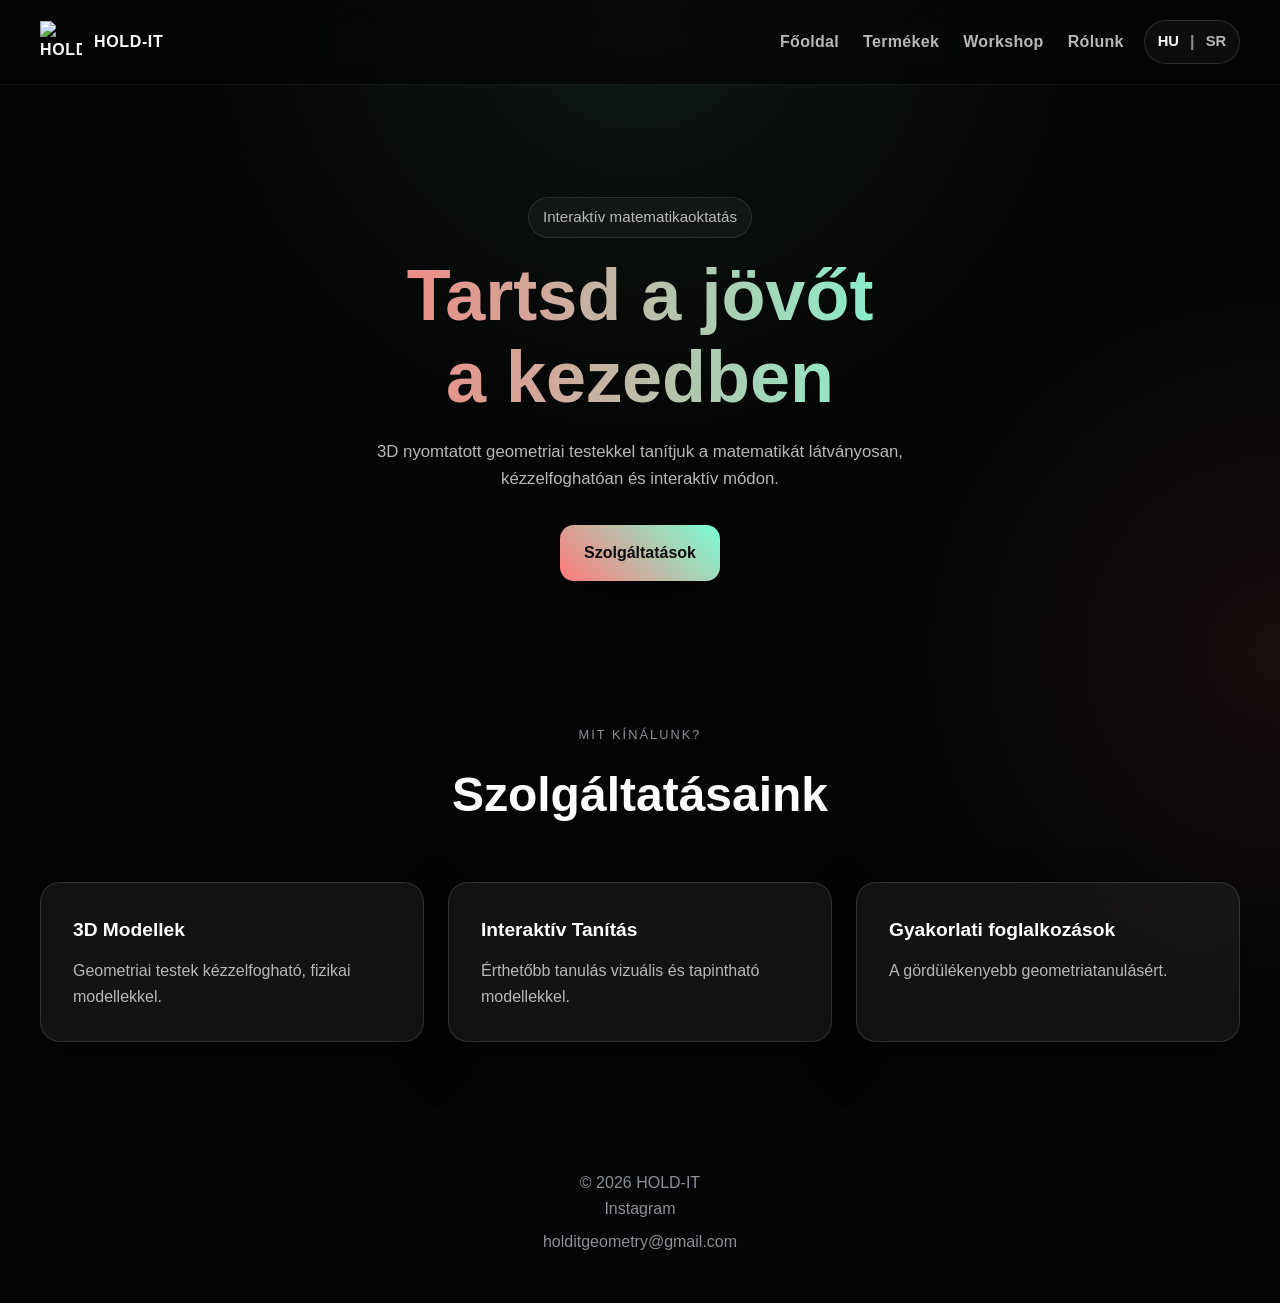
==== index.html @ b28dea77 "Add files via upload" ====
<!DOCTYPE html>
<html lang="hu">

<head>
  <meta charset="UTF-8">
  <meta name="viewport" content="width=device-width, initial-scale=1.0">
  <title>HOLD-IT</title>
  <link rel="stylesheet" href="style.css">
</head>
<body>
  <header class="site-header">
    <div class="navbar container">
      <a href="#" class="logo" aria-label="HOLD-IT főoldal" data-i18n-aria-label="logoAria">
        <img src="logo.png" alt="HOLD-IT logó" data-i18n-alt="logoAlt">
        <span>HOLD-IT</span>
      </a>

      <div class="nav-area">
        <nav id="primary-navigation" class="nav-links" aria-label="Fő navigáció" data-i18n-aria-label="mainNav">
          <a href="index.html" data-i18n="navHome">Főoldal</a>
          <a href="index1.html" data-i18n="navProducts">Termékek</a>
          <a href="index2.html" data-i18n="navAbout">Rólunk</a>
          <a href="index3.html" data-i18n="navContact">Kapcsolat</a>
        </nav>

        <div class="lang-switch" aria-label="Language switcher">
          <button class="lang-option active" id="lang-hu" type="button">HU</button>
          <span class="lang-divider">|</span>
          <button class="lang-option" id="lang-sr" type="button">SR</button>
        </div>

        <button
          class="menu-btn"
          type="button"
          aria-label="Menü megnyitása"
          aria-expanded="false"
          aria-controls="primary-navigation"
          data-i18n-aria-label="menuOpen"
        >
          ☰
        </button>
      </div>
    </div>
  </header>

  <main>
    <section class="hero">
      <div class="container hero-content">
        <div class="hero-text reveal">
          <p class="eyebrow" data-i18n="eyebrow">Interaktív matematikaoktatás</p>
          <h1 data-i18n="heroTitle">Tartsd a jövőt<br>a kezedben</h1>
          <p class="hero-description" data-i18n="heroDescription">
            3D nyomtatott geometriai testekkel tanítjuk a matematikát
            látványosan, kézzelfoghatóan és interaktív módon.
          </p>
          <div class="hero-actions">
            <a href="#services" class="btn" data-i18n="servicesBtn">Szolgáltatások</a>
          </div>
        </div>
      </div>
    </section>

    <section class="services" id="services">
      <div class="container">
        <p class="section-label" data-i18n="whatWeOffer">Mit kínálunk?</p>
        <h2 data-i18n="ourServices">Szolgáltatásaink</h2>

        <div class="cards">
          <article class="card reveal">
            <h3 data-i18n="card1Title">3D Modellek</h3>
            <p data-i18n="card1Text">Geometriai testek kézzelfogható, fizikai modellekkel.</p>
          </article>

          <article class="card reveal">
            <h3 data-i18n="card2Title">Interaktív Tanítás</h3>
            <p data-i18n="card2Text">Érthetőbb tanulás vizuális és tapintható modellekkel.</p>
          </article>

          <article class="card reveal">
            <h3 data-i18n="card3Title">Gyakorlati foglalkozások</h3>
            <p data-i18n="card3Text">A gördülékenyebb geometriatanulásért.</p>
          </article>
        </div>
      </div>
    </section>
  </main>

  <footer>
    <p>© 2026 HOLD-IT</p>
    <div class="social-links">
      <a href="https://instagram.com/holditgeo/">Instagram</a>
      <p>holditgeometry@gmail.com</p>
    </div>
  </footer>

  <script src="script.js"></script>
</body>
</html>
---- style.css ----
:root {
    --bg: #050505;
    --bg-soft: #101010;
    --surface: rgba(255, 255, 255, 0.06);
    --surface-border: rgba(255, 255, 255, 0.12);
    --text: #ffffff;
    --text-muted: #b8b8b8;
    --text-soft: #8a8f98;
    --accent-1: #ff7a7a;
    --accent-2: #7affd6;
    --shadow: 0 20px 50px rgba(0, 0, 0, 0.35);
    --radius: 20px;
    --radius-sm: 14px;
    --container: 1200px;
}

* {
    margin: 0;
    padding: 0;
    box-sizing: border-box;
}

html {
    scroll-behavior: smooth;
}

body {
    min-height: 100vh;
    font-family: Arial, sans-serif;
    background:
        radial-gradient(circle at top, rgba(122, 255, 214, 0.08), transparent 30%),
        radial-gradient(circle at right, rgba(255, 122, 122, 0.08), transparent 25%),
        var(--bg);
    color: var(--text);
    line-height: 1.6;
}

img {
    display: block;
    max-width: 100%;
}

a {
    color: inherit;
    text-decoration: none;
}

button {
    font: inherit;
}

.container {
    width: min(100% - 2rem, var(--container));
    margin: 0 auto;
}


.site-header {
    position: sticky;
    top: 0;
    z-index: 1000;
    background: rgba(5, 5, 5, 0.72);
    backdrop-filter: blur(16px);
    border-bottom: 1px solid rgba(255, 255, 255, 0.06);
}

.navbar {
  display: flex;
  align-items: center;
  justify-content: space-between;
    min-height: 84px;
}

.nav-area {
    display: flex;
    align-items: center;
    justify-content: flex-end;
    gap: 1.25rem;
    margin-left: auto;
}

.lang-switch {
    display: inline-flex;
    align-items: center;
    gap: 0.45rem;
    padding: 0.35rem 0.55rem;
    border: 1px solid var(--surface-border);
    border-radius: 999px;
    background: rgba(255, 255, 255, 0.04);
}

.lang-option {
    border: none;
    background: transparent;
    color: var(--text-muted);
    font-weight: 700;
    font-size: 0.92rem;
    cursor: pointer;
    padding: 0.2rem 0.25rem;
    transition: color 0.2s ease, transform 0.2s ease;
}

.lang-option:hover,
.lang-option:focus-visible {
    color: var(--text);
    transform: translateY(-1px);
}

.lang-option.active {
    color: var(--text);
}

.lang-divider {
    color: var(--text-soft);
    font-weight: 600;
    user-select: none;
}

.logo {
    display: inline-flex;
    align-items: center;
    gap: 0.75rem;
    font-weight: 700;
    letter-spacing: 0.04em;
}

.logo img {
    width: 42px;
    height: 42px;
    object-fit: contain;
}

.nav-links {
    display: flex;
    align-items: center;
    gap: 1.5rem;
}

.nav-links a {
    position: relative;
    color: var(--text-muted);
    font-family: "Segoe UI", "Inter", Arial, sans-serif;
    font-weight: 600;
    letter-spacing: 0.02em;
    transition: color 0.25s ease;
}

.nav-links a:hover,
.nav-links a:focus-visible {
    color: var(--text);
}

.nav-links a::after {
    content: "";
    position: absolute;
    left: 0;
    bottom: -0.35rem;
    width: 100%;
    height: 2px;
    transform: scaleX(0);
    transform-origin: left;
    transition: transform 0.25s ease;
    background: linear-gradient(90deg, var(--accent-1), var(--accent-2));
}

.nav-links a:hover::after,
.nav-links a:focus-visible::after {
    transform: scaleX(1);
}

.menu-btn {
    display: none;
    border: 1px solid var(--surface-border);
    background: var(--surface);
    color: var(--text);
    padding: 0.65rem 0.9rem;
    border-radius: 12px;
    cursor: pointer;
    transition: transform 0.2s ease, background 0.2s ease;
}

.menu-btn:hover,
.menu-btn:focus-visible {
    background: rgba(255, 255, 255, 0.1);
    transform: translateY(-1px);
}

.hero {
    padding: 7rem 0 5rem;
}

.hero-content {
    display: grid;
    place-items: center;
    text-align: center;
}

.hero-text {
    max-width: 760px;
}
.team-header {
    text-align: center;
    margin-bottom: 60px;
}

.team-title {
    font-size: 3rem;
    font-weight: 700;
    margin-bottom: 10px;
}


.gradient-text {
    background: linear-gradient(90deg, #f09392 0%, #8be2bc 100%);
    -webkit-background-clip: text;
    -webkit-text-fill-color: transparent;
}

.team-subtitle {
    font-size: 1.1rem;
    color: #888;
    max-width: 600px;
    margin: 0 auto;
}


.team-grid {
    display: grid;
    grid-template-columns: repeat(auto-fit, minmax(320px, 1fr));
    gap: 30px;
    max-width: 1100px;
    margin: 0 auto;
    justify-items: center;
}

.team-card {
    width: 100%;
    max-width: 320px;
    background: rgba(255, 255, 255, 0.04);
    border: 1px solid rgba(255, 255, 255, 0.08);
    border-radius: 20px;
    padding: 40px 30px;
    backdrop-filter: blur(12px);
    transition: all 0.3s ease;
    display: flex;
    flex-direction: column;
    align-items: center;
    text-align: center;
    box-shadow: 0 10px 30px rgba(0, 0, 0, 0.5);
}


.team-card:hover {
    transform: translateY(-8px);
    border-color: #f09392;
    box-shadow: 0 15px 40px rgba(240, 147, 146, 0.15);
}

.team-img {
    width: 110px;
    height: 110px;
    border-radius: 50%;
    object-fit: cover;
    margin-bottom: 20px;
    padding: 4px;
    background: linear-gradient(90deg, #f09dw2, #8be2bc); /* Színátmenetes gyűrű */
}

.team-name {
    font-size: 1.5rem;
    font-weight: 600;
    margin: 0 0 5px 0;
}

.team-role {
    font-size: 0.9rem;
    color: #8be2bc; /* Mentazöld pozíció */
    text-transform: uppercase;
    letter-spacing: 1px;
    margin: 0 0 20px 0;
    font-weight: 500;
}

.team-desc {
    font-size: 0.95rem;
    line-height: 1.6;
    color: #b0b0b0;
    margin: 0;
}
.eyebrow {
    display: inline-block;
    margin-bottom: 1rem;
    padding: 0.45rem 0.9rem;
    border: 1px solid rgba(255, 255, 255, 0.1);
    border-radius: 999px;
    color: var(--text-muted);
    background: rgba(255, 255, 255, 0.04);
    font-size: 0.95rem;
}

.hero h1 {
    font-size: clamp(2.6rem, 6vw, 4.5rem);
    line-height: 1.15;
    margin-bottom: 1.25rem;
    background: linear-gradient(90deg, var(--accent-1), var(--accent-2));
    -webkit-background-clip: text;
    color: transparent;
}

.hero-description {
    max-width: 640px;
    margin: 0 auto 2rem;
    color: var(--text-muted);
    font-size: 1.05rem;
}

.hero-actions {
    display: flex;
    justify-content: center;
    gap: 1rem;
}

.btn {
    display: inline-flex;
    align-items: center;
    justify-content: center;
    padding: 0.95rem 1.5rem;
    border: none;
    border-radius: var(--radius-sm);
    background: linear-gradient(45deg, var(--accent-1), var(--accent-2));
    color: #0b0b0b;
    font-weight: 700;
    box-shadow: var(--shadow);
    transition: transform 0.25s ease, box-shadow 0.25s ease;
}

.btn:hover,
.btn:focus-visible {
    transform: translateY(-2px);
    box-shadow: 0 24px 60px rgba(122, 255, 214, 0.18);
}

.services {
    padding: 4rem 0 6rem;
    text-align: center;
}

.section-label {
    color: var(--text-soft);
    text-transform: uppercase;
    letter-spacing: 0.16em;
    font-size: 0.8rem;
    margin-bottom: 0.75rem;
}

.services h2 {
    font-size: clamp(2rem, 4vw, 3rem);
    margin-bottom: 3rem;
}

.cards {
    display: grid;
    grid-template-columns: repeat(3, minmax(0, 1fr));
    gap: 1.5rem;
}

.card {
    padding: 2rem;
    border-radius: var(--radius);
    background: var(--surface);
    backdrop-filter: blur(14px);
    border: 1px solid var(--surface-border);
    box-shadow: var(--shadow);
    text-align: left;
    transition: transform 0.3s ease, border-color 0.3s ease, box-shadow 0.3s ease;
}

.card h3 {
    margin-bottom: 0.75rem;
    font-size: 1.2rem;
}

.card p {
    color: var(--text-muted);
}

.card:hover {
    transform: translateY(-8px);
    border-color: rgba(122, 255, 214, 0.3);
    box-shadow: 0 24px 60px rgba(0, 0, 0, 0.35);
}


.reveal {
    opacity: 0;
    transform: translateY(40px);
    transition: opacity 0.7s ease, transform 0.7s ease;
}

.reveal.active {
    opacity: 1;
    transform: translateY(0);
}


footer {
    padding: 2rem 1rem 3rem;
    text-align: center;
    color: var(--text-soft);
}
.social-links {
  display: flex;
  flex-direction: column;
  align-items: center;
  gap: 8px;
}
@media (max-width: 900px) {
    .menu-btn {
        display: inline-flex;
    }

    .navbar {
        position: relative;
        min-height: 76px;
    }

    .nav-area {
        gap: 0.75rem;
    }

    .lang-switch {
        padding: 0.3rem 0.45rem;
    }

    .nav-links {
        position: absolute;
        top: calc(100% + 0.75rem);
        right: 0;
        left: auto;
        min-width: 220px;
        display: none;
        flex-direction: column;
        align-items: stretch;
        gap: 0;
        padding: 0.5rem;
        border-radius: 18px;
        background: rgba(16, 16, 16, 0.95);
        border: 1px solid var(--surface-border);
        box-shadow: var(--shadow);
    }

    .nav-links.active {
        display: flex;
    }

    .nav-links a {
        padding: 1rem;
        border-radius: 12px;
    }

    .nav-links a::after {
        display: none;
    }

    .nav-links a:hover,
    .nav-links a:focus-visible {
        background: rgba(255, 255, 255, 0.06);
    }

    .cards {
        grid-template-columns: 1fr;
    }

    .hero {
        padding: 5rem 0 4rem;
    }
}
@media (prefers-reduced-motion: reduce) {
    html {
        scroll-behavior: auto;
    }
    *,
    *::before,
    *::after {
        animation: none !important;
        transition: none !important;
    }

    .reveal {
        opacity: 1;
        transform: none;
    }
}

.product-container, .about-row {
    display: grid;
    grid-template-columns: 1fr 1fr;
    gap: 4rem;
    align-items: center;
    text-align: left;
}

.product-visual {
    position: relative;
    display: flex;
    justify-content: center;
}

.image-wrapper {
    position: relative;
    z-index: 1;
}

.image-wrapper img {
    max-width: 450px;
    filter: drop-shadow(0 20px 40px rgba(0,0,0,0.5));
}

.glow-effect {
    position: absolute;
    top: 50%;
    left: 50%;
    transform: translate(-50%, -50%);
    width: 100%;
    height: 100%;
    background: radial-gradient(circle, var(--accent-2) 0%, transparent 70%);
    opacity: 0.15;
    filter: blur(60px);
    z-index: -1;
}

.product-spec-grid {
    display: grid;
    grid-template-columns: 1fr 1fr;
    gap: 1rem;
    margin-top: 2rem;
}

.spec-card {
    background: var(--surface);
    border: 1px solid var(--surface-border);
    padding: 1.25rem;
    border-radius: var(--radius-sm);
}

.spec-label {
    display: block;
    color: var(--text-soft);
    font-size: 0.85rem;
    text-transform: uppercase;
    margin-bottom: 0.25rem;
}

.spec-value {
    color: var(--accent-2);
    font-weight: 700;
}

/* Rólunk kép doboz */
.surface-box {
    background: var(--surface);
    border: 1px solid var(--surface-border);
    padding: 1rem;
    border-radius: var(--radius);
    overflow: hidden;
}

.about-img {
    border-radius: calc(var(--radius) - 10px);
    width: 100%;
}

@media (max-width: 900px) {
    .product-container, .about-row {
        grid-template-columns: 1fr;
        text-align: center;
        gap: 3rem;
    }

    .product-container .hero-text, .about-row .hero-text {
        order: 2;
    }

    .product-visual, .about-visual {
        order: 1;
    }
}

.workshop-section {
    background-color: #0b0b0b;
    padding: 100px 20px;
    display: flex;
    justify-content: center;
    color: #ffffff;
    font-family: 'Inter', sans-serif;
}
.workshop-container {
    max-width: 1200px;
    width: 100%;
    display: grid;
    grid-template-columns: 1fr 1fr;
    align-items: center;
    gap: 60px;
}

.workshop-content {
    flex: unset;
    text-align: left;
}

.workshop-content .hero-description {
    margin: 0 0 2rem;
}

.hero-actions {
    justify-content: center;
}

.gradient-text {
    display: inline-block;
    font-size: 3rem;
    line-height: 1.25;
    padding-bottom: 0.12em;
    background: linear-gradient(90deg, #f19890 0%, #8ae0c1 100%);
    -webkit-background-clip: text;
    -webkit-text-fill-color: transparent;
}

.description {
    color: #b3b3b3;
    font-size: 1.1rem;
    line-height: 1.6;
    margin-bottom: 40px;
}

.workshop-details {
    list-style: none;
    padding: 0;
    margin-bottom: 40px;
}

.workshop-details li {
    display: flex;
    align-items: center;
    gap: 15px;
    margin-bottom: 15px;
    color: #e0e0e0;
    font-size: 1rem;
}

.workshop-details .icon {
    font-size: 1.2rem;
    background: rgba(255, 255, 255, 0.05);
    padding: 10px;
    border-radius: 8px;
}

.btn-gradient {
    display: inline-block;
    background: linear-gradient(90deg, #f19890 0%, #8ae0c1 100%);
    color: #000000;
    font-weight: 600;
    padding: 14px 32px;
    border-radius: 8px;
    text-decoration: none;
    transition: transform 0.3s ease, box-shadow 0.3s ease;
}

.btn-gradient:hover {
    transform: translateY(-2px);
    box-shadow: 0 8px 20px rgba(138, 224, 193, 0.3);
}

.workshop-image-wrapper {
    flex: 1;
    position: relative;
    display: flex;
    flex-direction: column;
    gap: 12px;
}

.workshop-image-wrapper img {
    width: 100%;
    height: auto;
    border-radius: 24px;
    object-fit: cover;
    position: relative;
    z-index: 2;
    border: 1px solid rgba(255, 255, 255, 0.1);
}

.image-glow {
    position: absolute;
    top: 50%;
    left: 50%;
    transform: translate(-50%, -50%);
    width: 80%;
    height: 80%;
    background: linear-gradient(90deg, #f19890, #8ae0c1);
    filter: blur(80px);
    opacity: 0.15;
    z-index: 1;
}


@media (max-width: 900px) {
    .workshop-container {
        grid-template-columns: 1fr;
        gap: 2.5rem;
    }

    .workshop-content {
        text-align: center;
    }

    .hero-actions {
        justify-content: center;
    }

    .gradient-text {
        display: inline-block;
        font-size: 2.2rem;
        line-height: 1.25;
        padding-bottom: 0.12em;
    }
}
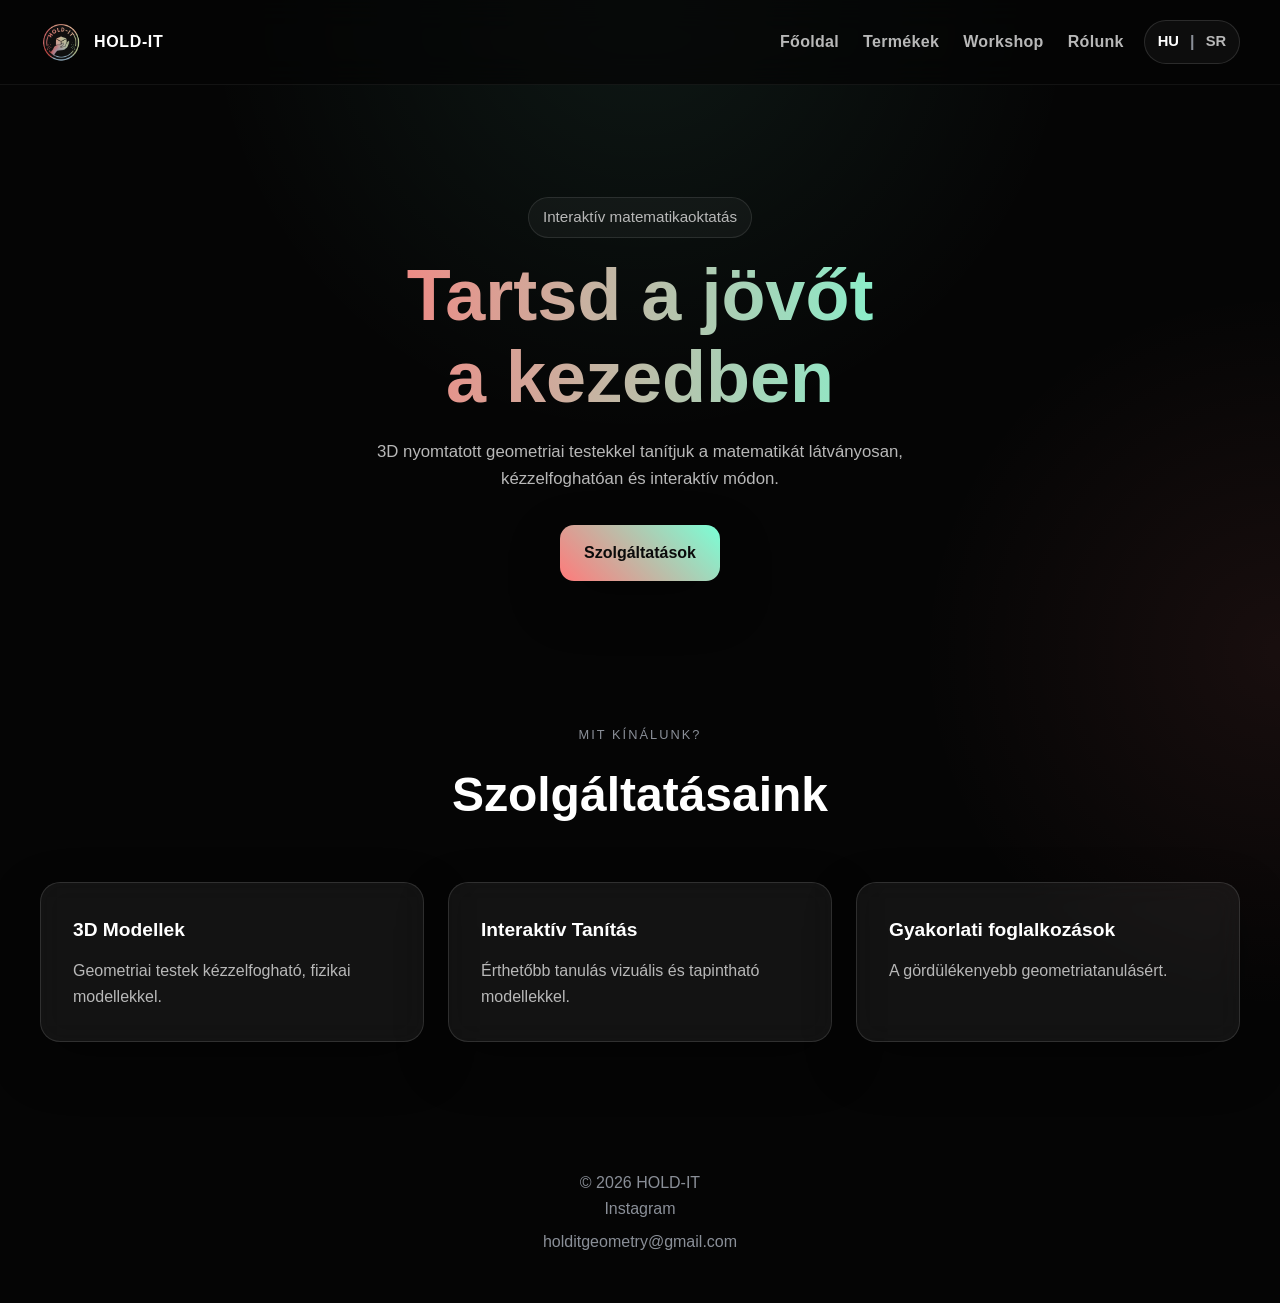
==== commit fbe976be: "index.html" ====
--- a/index.html
+++ b/index.html
@@ -5,6 +5,7 @@
   <meta charset="UTF-8">
   <meta name="viewport" content="width=device-width, initial-scale=1.0">
   <title>HOLD-IT</title>
+  <link rel="icon" type="image/x-icon" href="favicon.ico">
   <link rel="stylesheet" href="style.css">
 </head>
 <body>
@@ -95,4 +96,5 @@
 
   <script src="script.js"></script>
 </body>
-</html>+
+</html>
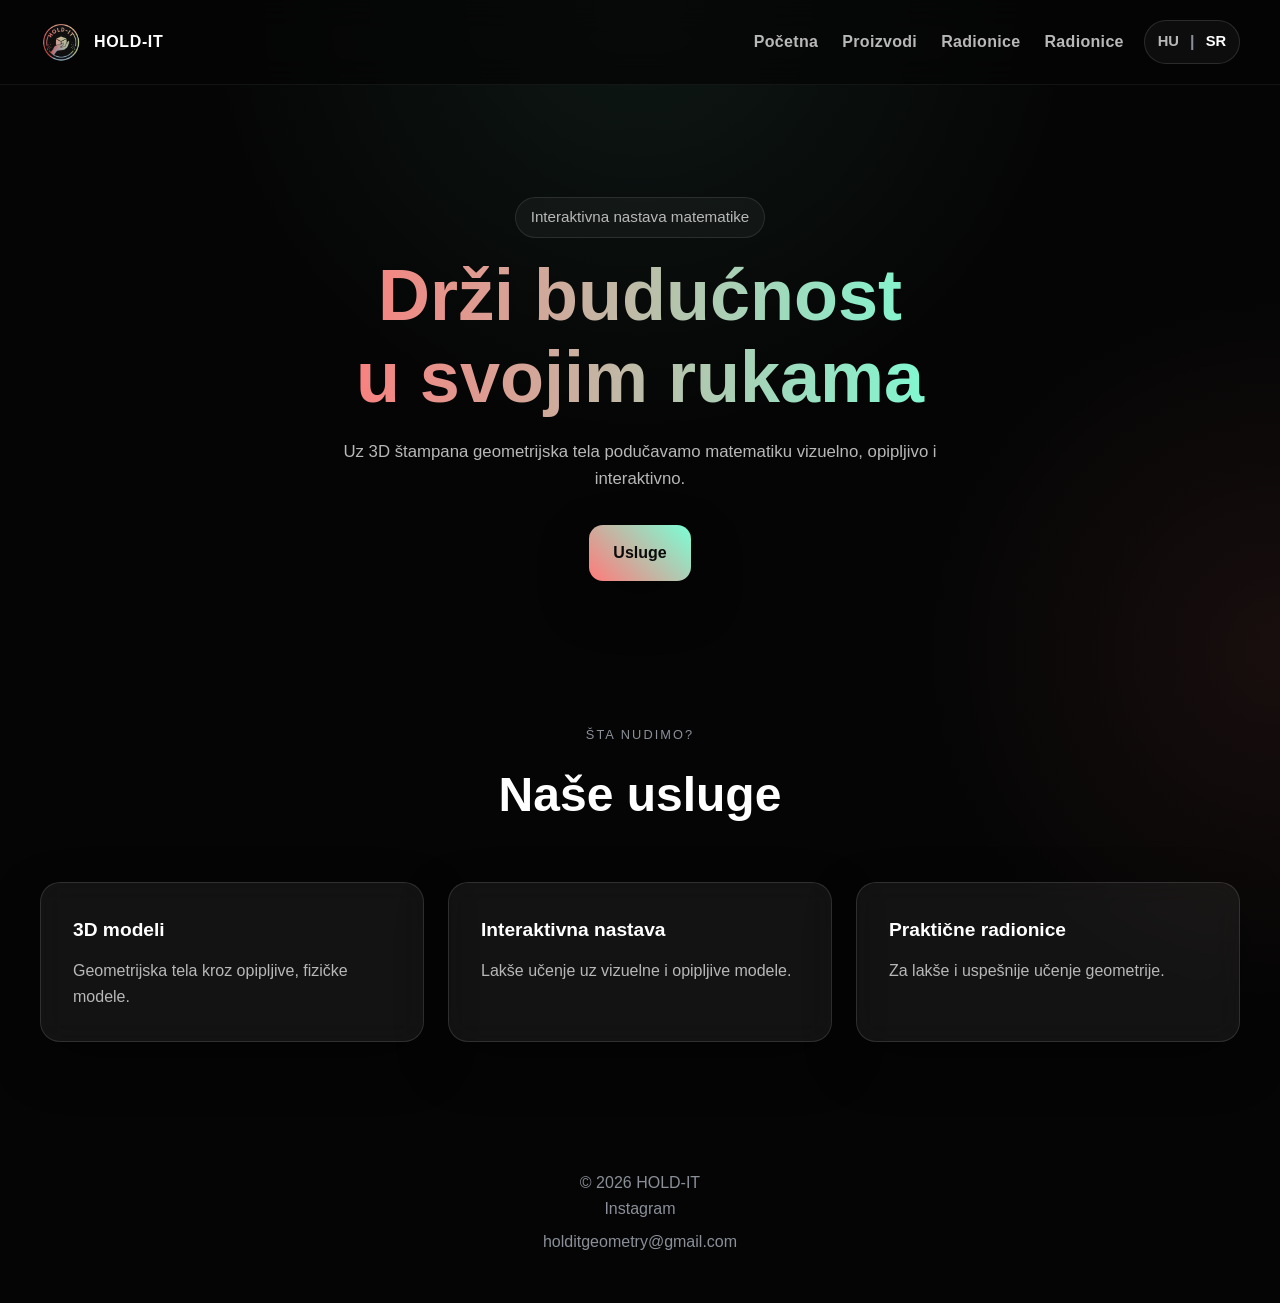
==== commit 93e7fc29: "index.html" ====
--- a/index.html
+++ b/index.html
@@ -1,100 +1,88 @@
 <!DOCTYPE html>
-<html lang="hu">
-
+<html lang="sr">
 <head>
   <meta charset="UTF-8">
   <meta name="viewport" content="width=device-width, initial-scale=1.0">
-  <title>HOLD-IT</title>
+  <title>HOLD-IT | Početna</title>
   <link rel="icon" type="image/x-icon" href="favicon.ico">
   <link rel="stylesheet" href="style.css">
 </head>
-<body>
-  <header class="site-header">
-    <div class="navbar container">
-      <a href="#" class="logo" aria-label="HOLD-IT főoldal" data-i18n-aria-label="logoAria">
-        <img src="logo.png" alt="HOLD-IT logó" data-i18n-alt="logoAlt">
-        <span>HOLD-IT</span>
-      </a>
+<body class="lang-loading" data-page="home">
+<header class="site-header">
+  <div class="navbar container">
+    <a href="index.html" class="logo" aria-label="HOLD-IT početna stranica" data-i18n-aria-label="logoAria">
+      <img src="logo.png" alt="HOLD-IT logo" data-i18n-alt="logoAlt">
+      <span>HOLD-IT</span>
+    </a>
 
-      <div class="nav-area">
-        <nav id="primary-navigation" class="nav-links" aria-label="Fő navigáció" data-i18n-aria-label="mainNav">
-          <a href="index.html" data-i18n="navHome">Főoldal</a>
-          <a href="index1.html" data-i18n="navProducts">Termékek</a>
-          <a href="index2.html" data-i18n="navAbout">Rólunk</a>
-          <a href="index3.html" data-i18n="navContact">Kapcsolat</a>
-        </nav>
+    <div class="nav-area">
+      <nav id="primary-navigation" class="nav-links" aria-label="Glavna navigacija" data-i18n-aria-label="mainNav">
+        <a href="index.html" data-i18n="navHome">Početna</a>
+        <a href="products.html" data-i18n="navProducts">Proizvodi</a>
+        <a href="workshops.html" data-i18n="navWorkshops">Radionice</a>
+        <a href="about.html" data-i18n="navAbout">O nama</a>
+      </nav>
 
-        <div class="lang-switch" aria-label="Language switcher">
-          <button class="lang-option active" id="lang-hu" type="button">HU</button>
-          <span class="lang-divider">|</span>
-          <button class="lang-option" id="lang-sr" type="button">SR</button>
+      <div class="lang-switch" aria-label="Language switcher">
+        <button class="lang-option" id="lang-hu" type="button">HU</button>
+        <span class="lang-divider">|</span>
+        <button class="lang-option active" id="lang-sr" type="button">SR</button>
+      </div>
+
+      <button class="menu-btn" type="button" aria-label="Otvori meni" aria-expanded="false" aria-controls="primary-navigation" data-i18n-aria-label="menuOpen">
+        ☰
+      </button>
+    </div>
+  </div>
+</header>
+
+<main>
+  <section class="hero">
+    <div class="container hero-content">
+      <div class="hero-text reveal">
+        <p class="eyebrow" data-i18n="eyebrow">Interaktivna nastava matematike</p>
+        <h1 data-i18n="heroTitle">Drži budućnost<br>u svojim rukama</h1>
+        <p class="hero-description" data-i18n="heroDescription">
+          Uz 3D štampana geometrijska tela podučavamo matematiku vizuelno, opipljivo i interaktivno.
+        </p>
+        <div class="hero-actions">
+          <a href="#services" class="btn" data-i18n="servicesBtn">Usluge</a>
         </div>
-
-        <button
-          class="menu-btn"
-          type="button"
-          aria-label="Menü megnyitása"
-          aria-expanded="false"
-          aria-controls="primary-navigation"
-          data-i18n-aria-label="menuOpen"
-        >
-          ☰
-        </button>
       </div>
     </div>
-  </header>
+  </section>
 
-  <main>
-    <section class="hero">
-      <div class="container hero-content">
-        <div class="hero-text reveal">
-          <p class="eyebrow" data-i18n="eyebrow">Interaktív matematikaoktatás</p>
-          <h1 data-i18n="heroTitle">Tartsd a jövőt<br>a kezedben</h1>
-          <p class="hero-description" data-i18n="heroDescription">
-            3D nyomtatott geometriai testekkel tanítjuk a matematikát
-            látványosan, kézzelfoghatóan és interaktív módon.
-          </p>
-          <div class="hero-actions">
-            <a href="#services" class="btn" data-i18n="servicesBtn">Szolgáltatások</a>
-          </div>
-        </div>
+  <section class="services" id="services">
+    <div class="container">
+      <p class="section-label" data-i18n="whatWeOffer">Šta nudimo?</p>
+      <h2 data-i18n="ourServices">Naše usluge</h2>
+
+      <div class="cards">
+        <article class="card reveal">
+          <h3 data-i18n="card1Title">3D modeli</h3>
+          <p data-i18n="card1Text">Geometrijska tela kroz opipljive, fizičke modele.</p>
+        </article>
+        <article class="card reveal">
+          <h3 data-i18n="card2Title">Interaktivna nastava</h3>
+          <p data-i18n="card2Text">Lakše učenje uz vizuelne i opipljive modele.</p>
+        </article>
+        <article class="card reveal">
+          <h3 data-i18n="card3Title">Praktične radionice</h3>
+          <p data-i18n="card3Text">Za lakše i uspešnije učenje geometrije.</p>
+        </article>
       </div>
-    </section>
+    </div>
+  </section>
+</main>
 
-    <section class="services" id="services">
-      <div class="container">
-        <p class="section-label" data-i18n="whatWeOffer">Mit kínálunk?</p>
-        <h2 data-i18n="ourServices">Szolgáltatásaink</h2>
+<footer>
+  <p>© 2026 HOLD-IT</p>
+  <div class="social-links">
+    <a href="https://instagram.com/holditgeo/">Instagram</a>
+    <p>holditgeometry@gmail.com</p>
+  </div>
+</footer>
 
-        <div class="cards">
-          <article class="card reveal">
-            <h3 data-i18n="card1Title">3D Modellek</h3>
-            <p data-i18n="card1Text">Geometriai testek kézzelfogható, fizikai modellekkel.</p>
-          </article>
-
-          <article class="card reveal">
-            <h3 data-i18n="card2Title">Interaktív Tanítás</h3>
-            <p data-i18n="card2Text">Érthetőbb tanulás vizuális és tapintható modellekkel.</p>
-          </article>
-
-          <article class="card reveal">
-            <h3 data-i18n="card3Title">Gyakorlati foglalkozások</h3>
-            <p data-i18n="card3Text">A gördülékenyebb geometriatanulásért.</p>
-          </article>
-        </div>
-      </div>
-    </section>
-  </main>
-
-  <footer>
-    <p>© 2026 HOLD-IT</p>
-    <div class="social-links">
-      <a href="https://instagram.com/holditgeo/">Instagram</a>
-      <p>holditgeometry@gmail.com</p>
-    </div>
-  </footer>
-
-  <script src="script.js"></script>
+<script src="script.js"></script>
 </body>
-
 </html>
--- a/style.css
+++ b/style.css
@@ -226,11 +226,9 @@
 
 .team-grid {
     display: grid;
-    grid-template-columns: repeat(auto-fit, minmax(320px, 1fr));
-    gap: 30px;
-    max-width: 1100px;
-    margin: 0 auto;
-    justify-items: center;
+    grid-template-columns: repeat(3, 320px);
+    justify-content: center;
+    gap: 24px;
 }
 
 .team-card {
@@ -249,43 +247,19 @@
     box-shadow: 0 10px 30px rgba(0, 0, 0, 0.5);
 }
 
-
-.team-card:hover {
-    transform: translateY(-8px);
-    border-color: #f09392;
-    box-shadow: 0 15px 40px rgba(240, 147, 146, 0.15);
-}
-
-.team-img {
-    width: 110px;
-    height: 110px;
-    border-radius: 50%;
-    object-fit: cover;
-    margin-bottom: 20px;
-    padding: 4px;
-    background: linear-gradient(90deg, #f09dw2, #8be2bc); /* Színátmenetes gyűrű */
-}
-
-.team-name {
-    font-size: 1.5rem;
-    font-weight: 600;
-    margin: 0 0 5px 0;
-}
-
-.team-role {
-    font-size: 0.9rem;
-    color: #8be2bc; /* Mentazöld pozíció */
-    text-transform: uppercase;
-    letter-spacing: 1px;
-    margin: 0 0 20px 0;
-    font-weight: 500;
-}
-
-.team-desc {
-    font-size: 0.95rem;
-    line-height: 1.6;
-    color: #b0b0b0;
-    margin: 0;
+.team-card-balint-nora {
+    grid-column: 2;
+}
+
+@media (max-width: 1024px) {
+    .team-grid {
+        grid-template-columns: repeat(auto-fit, minmax(300px, 320px));
+        justify-content: center;
+    }
+
+    .team-card-balint-nora {
+        grid-column: auto;
+    }
 }
 .eyebrow {
     display: inline-block;
@@ -723,4 +697,157 @@
         line-height: 1.25;
         padding-bottom: 0.12em;
     }
-}+
+}
+.team-section {
+    padding: 120px 0 80px;
+}
+
+.team-header {
+    text-align: center;
+    max-width: 760px;
+    margin: 0 auto 48px;
+}
+
+.team-title {
+    font-size: clamp(2rem, 4vw, 3rem);
+    margin-bottom: 16px;
+    color: #ffffff;
+    text-align: center;
+}
+
+.team-subtitle {
+    color: #b8b8b8;
+    font-size: 1rem;
+    line-height: 1.7;
+    margin: 0 auto;
+    text-align: center;
+    max-width: 700px;
+}
+
+.team-grid {
+    display: grid;
+    grid-template-columns: repeat(3, 320px);
+    justify-content: center;
+    justify-items: center;
+    align-items: stretch;
+    gap: 48px;
+    width: 100%;
+    margin: 0 auto;
+}
+
+.team-card.profile-card {
+    width: 100%;
+    max-width: 320px;
+    background: #121212;
+    border-radius: 25px;
+    padding: 36px 24px;
+    text-align: center;
+    color: #ffffff;
+    box-shadow: 0 10px 30px rgba(0, 0, 0, 0.35);
+    border: 1px solid rgba(255, 255, 255, 0.05);
+    transition: transform 0.25s ease, box-shadow 0.25s ease;
+    height: 100%;
+    justify-self: center;
+}
+
+.team-card.profile-card:hover {
+    transform: translateY(-6px);
+    box-shadow: 0 18px 40px rgba(0, 0, 0, 0.45);
+}
+
+.team-grid .team-card.profile-card:last-child {
+    grid-column: 2 / 3;
+    justify-self: center;
+}
+
+.profile-img {
+    width: 120px;
+    height: 120px;
+    margin: 0 auto 20px;
+    border-radius: 50%;
+    background: #ffffff;
+    overflow: hidden;
+    display: flex;
+    align-items: center;
+    justify-content: center;
+}
+
+.profile-img img {
+    width: 100%;
+    height: 100%;
+    object-fit: cover;
+    display: block;
+}
+
+.arrow {
+    font-size: 18px;
+    margin-bottom: 12px;
+    opacity: 0.8;
+    color: #ffffff;
+}
+
+.team-name {
+    font-size: 28px;
+    margin: 5px 0 8px;
+    font-weight: 700;
+    line-height: 1.2;
+    color: #ffffff;
+}
+
+.team-role {
+    color: #5bbd8f;
+    letter-spacing: 1.5px;
+    font-size: 14px;
+    font-weight: 600;
+    margin: 0 0 24px;
+    text-transform: uppercase;
+}
+
+.team-desc {
+    color: #8d8d8d;
+    font-size: 16px;
+    line-height: 1.6;
+    margin: 0;
+}
+
+@media (max-width: 992px) {
+    .team-grid {
+        grid-template-columns: repeat(2, 1fr);
+        gap: 36px;
+    }
+
+    .team-grid .team-card.profile-card:last-child {
+        grid-column: 1 / -1;
+        justify-self: center;
+        width: min(100%, 360px);
+    }
+}
+
+@media (max-width: 768px) {
+    .team-section {
+        padding: 100px 0 60px;
+    }
+
+    .team-grid {
+        grid-template-columns: 1fr;
+        gap: 24px;
+    }
+
+    .team-grid .team-card.profile-card:last-child {
+        grid-column: auto;
+        width: 100%;
+    }
+
+    .team-card.profile-card {
+        padding: 30px 20px;
+    }
+
+    .team-name {
+        font-size: 24px;
+    }
+
+    .team-desc {
+        font-size: 15px;
+    }
+}
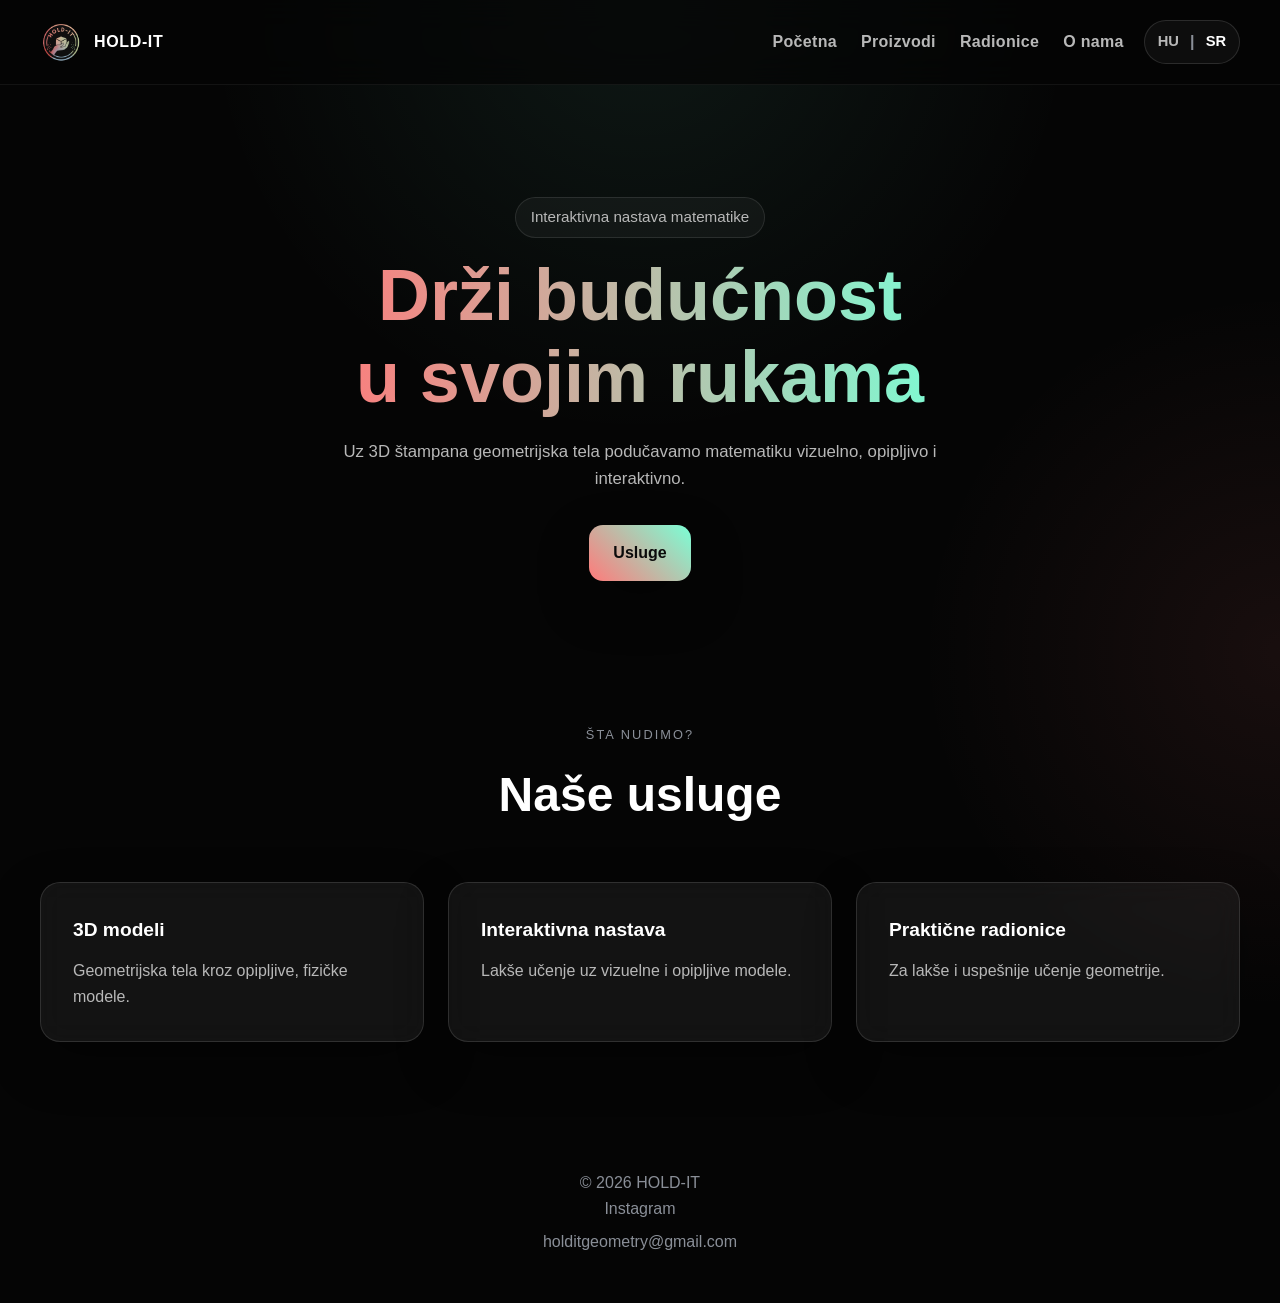
==== commit 5cac393a: "index.html" ====
--- a/index.html
+++ b/index.html
@@ -18,9 +18,9 @@
     <div class="nav-area">
       <nav id="primary-navigation" class="nav-links" aria-label="Glavna navigacija" data-i18n-aria-label="mainNav">
         <a href="index.html" data-i18n="navHome">Početna</a>
-        <a href="products.html" data-i18n="navProducts">Proizvodi</a>
-        <a href="workshops.html" data-i18n="navWorkshops">Radionice</a>
-        <a href="about.html" data-i18n="navAbout">O nama</a>
+        <a href="index1.html" data-i18n="navProducts">Proizvodi</a>
+        <a href="index2.html" data-i18n="navWorkshops">Radionice</a>
+        <a href="index3.html" data-i18n="navAbout">O nama</a>
       </nav>
 
       <div class="lang-switch" aria-label="Language switcher">
--- a/style.css
+++ b/style.css
@@ -1,3 +1,14 @@
+/* Ezt tedd a style.css legelejére! */
+body.lang-loading {
+    opacity: 0;
+    visibility: hidden;
+}
+
+body.lang-loaded {
+    opacity: 1;
+    visibility: visible;
+    transition: opacity 0.3s ease;
+}
 :root {
     --bg: #050505;
     --bg-soft: #101010;
